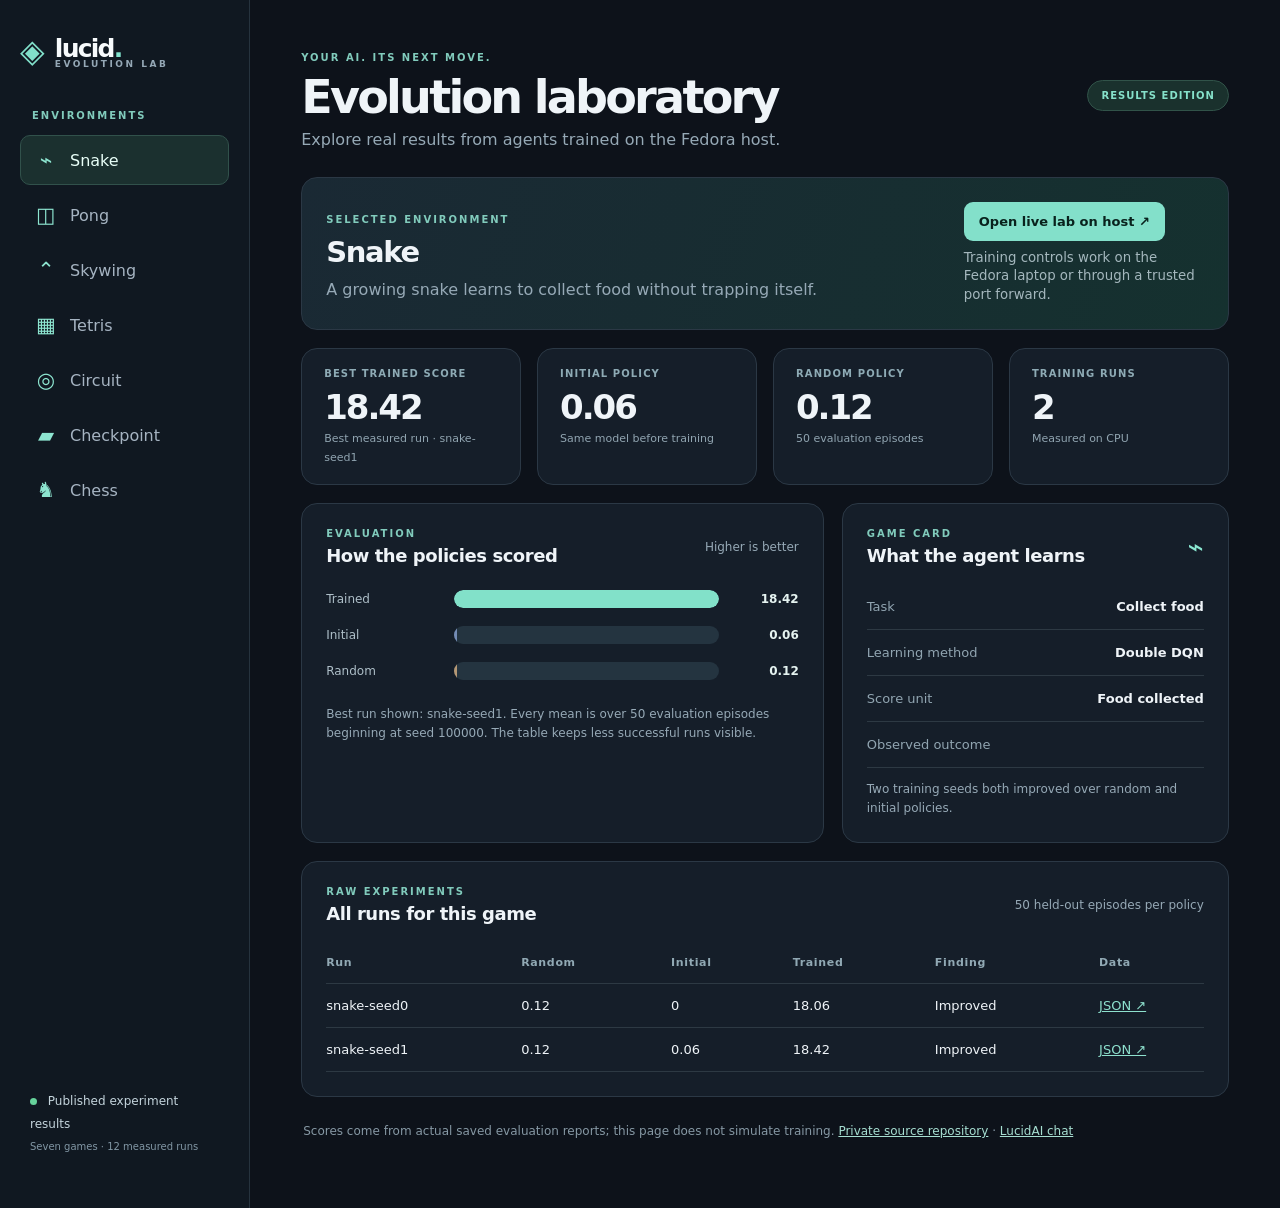
==== index.html @ 968ada49 "Publish measured Evolution game results" ====
<!doctype html>
<html lang="en">
<head>
  <meta charset="utf-8">
  <meta name="viewport" content="width=device-width, initial-scale=1">
  <meta name="theme-color" content="#0d121a">
  <meta name="description" content="Measured learning across seven original game environments in LucidAI Evolution.">
  <title>LucidAI Evolution · Game Learning Lab</title>
  <link rel="stylesheet" href="./style.css">
  <script defer src="./app.js"></script>
</head>
<body>
  <aside class="sidebar">
    <a class="brand" href="./"><span class="brand-icon">◈</span><span>lucid<span class="accent">.</span><small>EVOLUTION LAB</small></span></a>
    <p class="eyebrow">ENVIRONMENTS</p>
    <nav id="games" aria-label="Games"></nav>
    <div class="sidebar-bottom"><span class="status-dot"></span> Published experiment results<br><small>Seven games · 12 measured runs</small></div>
  </aside>
  <main>
    <header>
      <div><p class="eyebrow">YOUR AI. ITS NEXT MOVE.</p><h1>Evolution laboratory</h1><p class="subtitle">Explore real results from agents trained on the Fedora host.</p></div>
      <span class="badge">RESULTS EDITION</span>
    </header>
    <section class="hero panel">
      <div><p class="eyebrow">SELECTED ENVIRONMENT</p><h2 id="game-name">Snake</h2><p id="description"></p></div>
      <div class="hero-actions"><a class="primary" href="http://127.0.0.1:8770/" target="_blank" rel="noopener">Open live lab on host ↗</a><small>Training controls work on the Fedora laptop or through a trusted port forward.</small></div>
    </section>
    <div class="metrics">
      <article class="panel"><span>BEST TRAINED SCORE</span><strong id="trained">—</strong><small id="trained-note"></small></article>
      <article class="panel"><span>INITIAL POLICY</span><strong id="initial">—</strong><small>Same model before training</small></article>
      <article class="panel"><span>RANDOM POLICY</span><strong id="random">—</strong><small>50 evaluation episodes</small></article>
      <article class="panel"><span>TRAINING RUNS</span><strong id="run-count">—</strong><small>Measured on CPU</small></article>
    </div>
    <div class="columns">
      <section class="panel plot-panel"><div class="panel-heading"><div><p class="eyebrow">EVALUATION</p><h3>How the policies scored</h3></div><span class="muted">Higher is better</span></div><div id="chart" class="chart" role="img" aria-label="Policy score comparison"></div><p class="muted note" id="chart-note"></p></section>
      <section class="panel"><div class="panel-heading"><div><p class="eyebrow">GAME CARD</p><h3>What the agent learns</h3></div><span id="game-icon" class="game-icon"></span></div><div class="card-row"><span>Task</span><strong id="task"></strong></div><div class="card-row"><span>Learning method</span><strong id="method"></strong></div><div class="card-row"><span>Score unit</span><strong id="unit"></strong></div><div class="card-row"><span>Observed outcome</span><strong id="outcome"></strong></div><p class="muted note" id="caveat"></p></section>
    </div>
    <section class="panel runs-panel"><div class="panel-heading"><div><p class="eyebrow">RAW EXPERIMENTS</p><h3>All runs for this game</h3></div><span class="muted">50 held-out episodes per policy</span></div><div class="table-wrap"><table><thead><tr><th>Run</th><th>Random</th><th>Initial</th><th>Trained</th><th>Finding</th><th>Data</th></tr></thead><tbody id="runs"></tbody></table></div></section>
    <footer>Scores come from actual saved evaluation reports; this page does not simulate training. <a href="https://github.com/Lucidiscool/LucidAI-Evolution">Private source repository</a> · <a href="https://lucidiscool.github.io/Lucid-AI-Public/">LucidAI chat</a></footer>
  </main>
</body>
</html>
---- style.css ----
:root{color-scheme:dark;font-family:Inter,ui-sans-serif,system-ui,-apple-system,BlinkMacSystemFont,"Segoe UI",sans-serif;background:#0d121a;color:#eff4f8}*{box-sizing:border-box}body{margin:0;display:grid;grid-template-columns:250px minmax(0,1fr);min-height:100vh}a{color:#8ee1ce}.sidebar{background:#101821;border-right:1px solid #26333e;padding:32px 20px;display:flex;flex-direction:column;gap:26px}.brand{text-decoration:none;color:#f7fafc;display:flex;align-items:center;gap:12px;font-size:25px;font-weight:750;letter-spacing:-.07em}.brand-icon{color:#81e0ca;font-size:32px}.accent{color:#82e3ce}.brand small{display:block;color:#95a8b6;font-size:9px;letter-spacing:.28em;margin-top:-4px}.eyebrow{color:#81cbbc;letter-spacing:.2em;font-size:10px;font-weight:750}.sidebar .eyebrow{margin:14px 0 -12px 12px}nav{display:grid;gap:5px}nav button{appearance:none;border:1px solid transparent;background:transparent;color:#a6b4c2;text-align:left;padding:12px 14px;border-radius:10px;font:inherit;cursor:pointer;display:flex;align-items:center;gap:13px;width:100%}nav button:hover,nav button.active{background:#1b302f;color:#e9fff8;border-color:#31514b}nav button span{color:#8de5d0;font-size:21px;width:22px;text-align:center}.sidebar-bottom{margin-top:auto;padding:18px 10px;color:#c4d4dc;font-size:12px;line-height:1.9}.sidebar-bottom small{color:#8297a5}.status-dot{display:inline-block;width:7px;height:7px;border-radius:50%;background:#66d29b;margin-right:7px}main{min-width:0;padding:42px clamp(20px,4vw,68px);max-width:1650px;width:100%;margin:auto}header,.panel-heading,.hero{display:flex;align-items:flex-start;justify-content:space-between;gap:20px}header{align-items:center;margin-bottom:28px}h1{font-size:clamp(32px,3.6vw,51px);letter-spacing:-.06em;line-height:1.08;margin:8px 0 7px}h2{font-size:29px;letter-spacing:-.045em;margin:8px 0}h3{font-size:18px;margin:6px 0 0;letter-spacing:-.025em}.subtitle,.muted,.hero p:not(.eyebrow),.note{color:#96a9b6}.subtitle{margin:0}.badge{border:1px solid #315349;background:#1a312d;color:#86e1ca;border-radius:50px;padding:9px 13px;font-size:10px;font-weight:750;letter-spacing:.1em;white-space:nowrap}.panel{background:#151e29;border:1px solid #2b3845;border-radius:16px;padding:24px}.hero{background:linear-gradient(110deg,#1a2934,#15312f);margin-bottom:18px;align-items:center}.hero p:not(.eyebrow){max-width:650px;margin:0;line-height:1.6}.hero-actions{display:flex;flex-direction:column;align-items:flex-start;max-width:240px;gap:8px}.hero-actions small{color:#a4b7bd;line-height:1.4}.primary{background:#83e0ca;color:#09221d;text-decoration:none;padding:12px 15px;border-radius:9px;font-size:13px;font-weight:800;white-space:nowrap}.primary:hover{background:#b5f4e4}.metrics{display:grid;grid-template-columns:repeat(4,minmax(0,1fr));gap:16px;margin-bottom:18px}.metrics article{padding:19px 22px;min-height:133px}.metrics span{display:block;color:#8eabb5;font-size:10px;letter-spacing:.11em;font-weight:750}.metrics strong{display:block;font-size:34px;letter-spacing:-.06em;margin:8px 0 0}.metrics small{color:#91a5b1;font-size:11px}.columns{display:grid;grid-template-columns:1.35fr 1fr;gap:18px}.panel-heading{align-items:center;margin-bottom:18px}.panel-heading .eyebrow{margin:0}.panel-heading .muted{font-size:12px}.chart{display:grid;gap:18px;margin:24px 0 25px}.bar-row{display:grid;grid-template-columns:116px 1fr 68px;gap:12px;align-items:center;font-size:12px;color:#aebfc8}.bar-track{background:#243440;border-radius:20px;height:18px;overflow:hidden}.bar-fill{display:block;height:100%;border-radius:20px;min-width:3px}.bar-row strong{color:#e5f3f0;text-align:right}.note{font-size:12px;line-height:1.6;margin-bottom:0}.game-icon{color:#8ae7d1;font-size:27px}.card-row{display:flex;justify-content:space-between;gap:20px;padding:15px 0;border-bottom:1px solid #2d3943;font-size:13px}.card-row span{color:#91a5b1}.card-row strong{text-align:right;font-weight:650}.runs-panel{margin-top:18px}.table-wrap{overflow-x:auto}table{border-collapse:collapse;width:100%;font-size:13px}th{text-align:left;color:#91a9b4;font-size:11px;font-weight:650;letter-spacing:.06em}td,th{padding:14px 10px;border-bottom:1px solid #2d3943}td:first-child,th:first-child{padding-left:0}td:last-child,th:last-child{padding-right:0}td a{white-space:nowrap}footer{color:#8698a4;font-size:12px;line-height:1.6;padding:25px 2px}footer a{color:#a6ded1}@media(max-width:1050px){.metrics{grid-template-columns:repeat(2,1fr)}.columns{grid-template-columns:1fr}}@media(max-width:700px){body{display:block}.sidebar{padding:14px 18px;gap:12px}.sidebar .eyebrow,.sidebar-bottom{display:none}nav{display:flex;overflow-x:auto}nav button{white-space:nowrap;width:auto;flex:none;padding:9px}.brand{font-size:22px}main{padding:22px 16px}header{align-items:flex-start}.badge{font-size:9px}.hero{display:block}.hero-actions{margin-top:20px}.metrics{gap:9px}.metrics article{padding:15px;min-height:115px}.metrics strong{font-size:27px}.bar-row{grid-template-columns:85px 1fr 55px;gap:7px}}
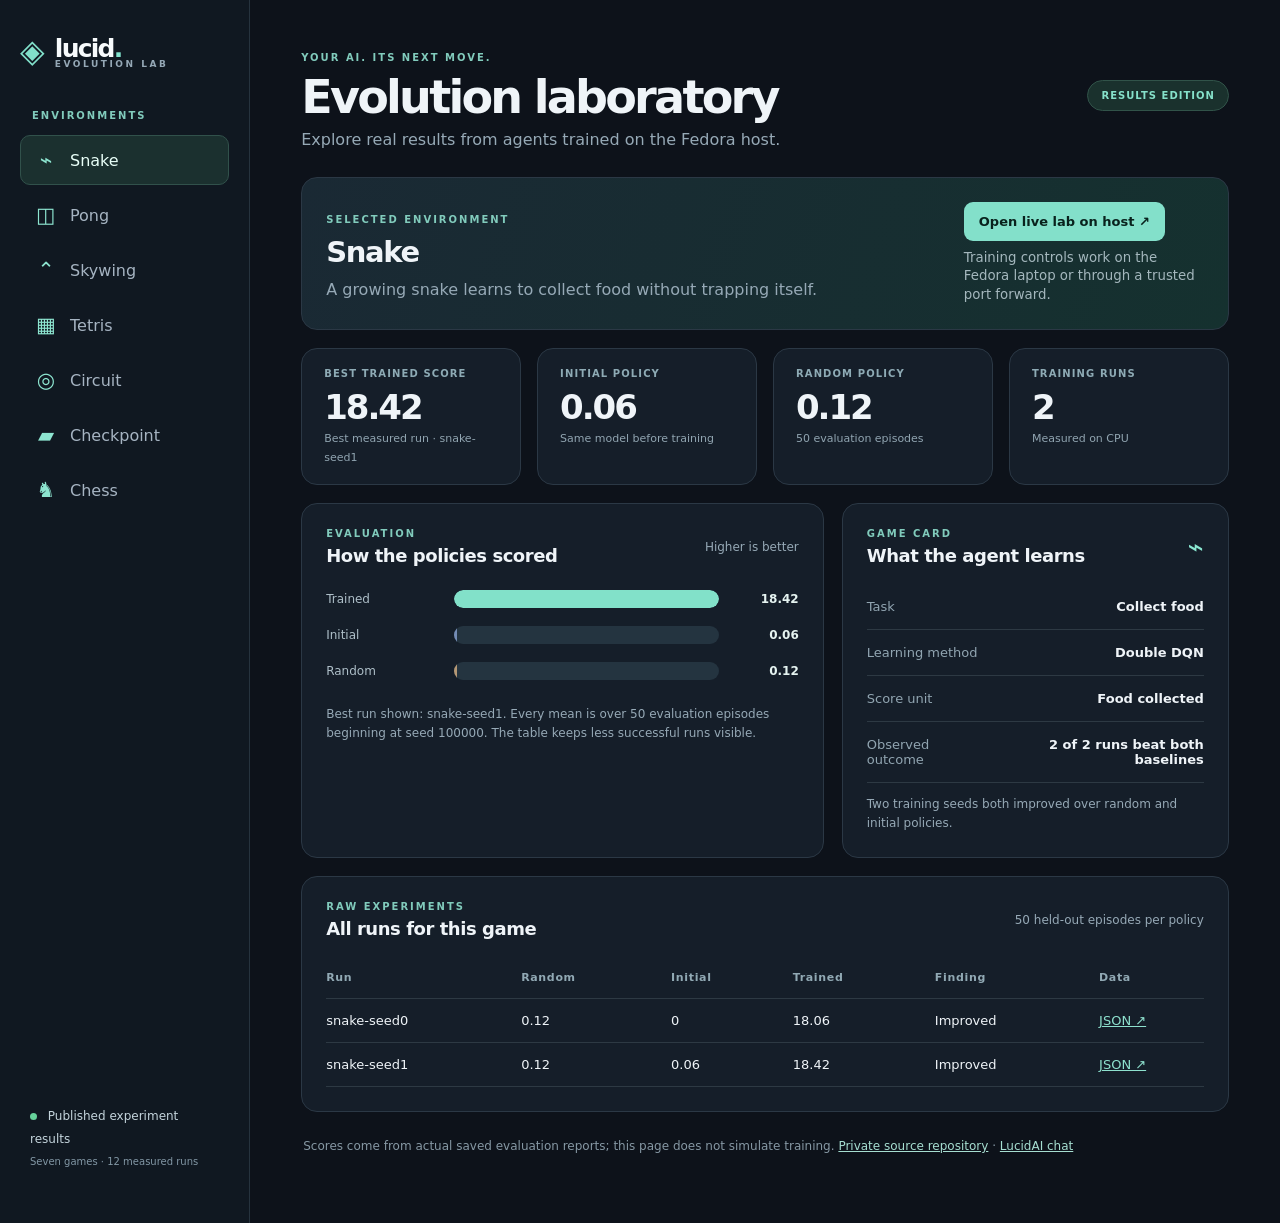
==== commit a9925015: "Refresh published script after deployment" ====
--- a/index.html
+++ b/index.html
@@ -7,7 +7,7 @@
   <meta name="description" content="Measured learning across seven original game environments in LucidAI Evolution.">
   <title>LucidAI Evolution · Game Learning Lab</title>
   <link rel="stylesheet" href="./style.css">
-  <script defer src="./app.js"></script>
+  <script defer src="./app.js?v=2"></script>
 </head>
 <body>
   <aside class="sidebar">
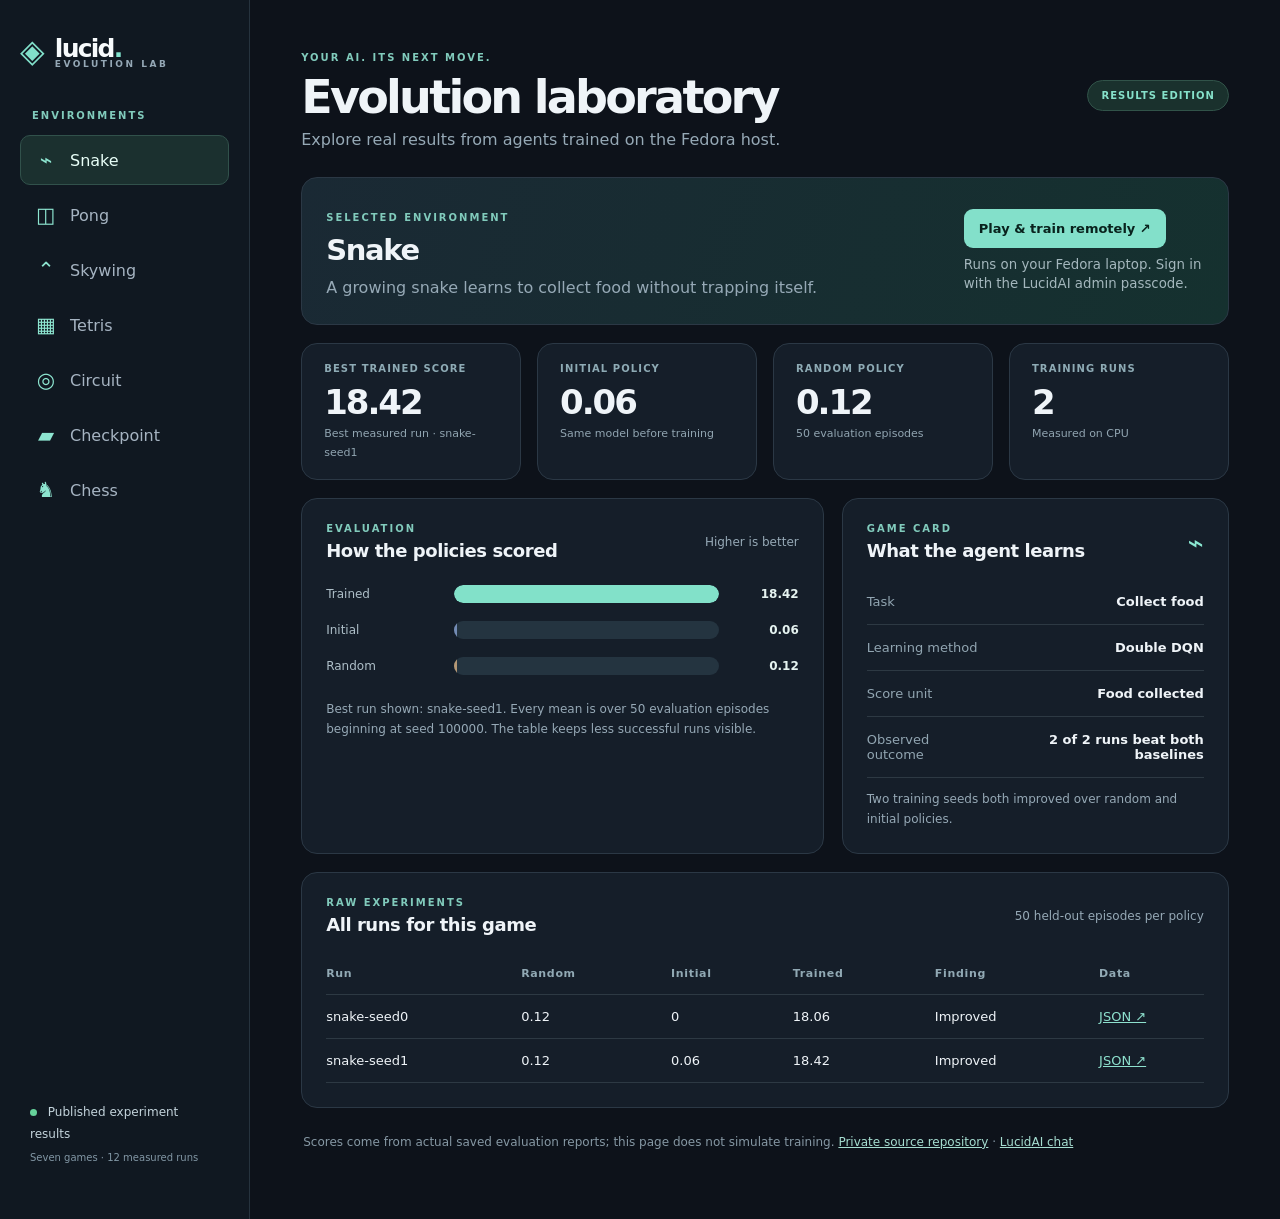
==== commit f368281e: "Connect remote game dashboard to Fedora host" ====
--- a/index.html
+++ b/index.html
@@ -23,7 +23,7 @@
     </header>
     <section class="hero panel">
       <div><p class="eyebrow">SELECTED ENVIRONMENT</p><h2 id="game-name">Snake</h2><p id="description"></p></div>
-      <div class="hero-actions"><a class="primary" href="http://127.0.0.1:8770/" target="_blank" rel="noopener">Open live lab on host ↗</a><small>Training controls work on the Fedora laptop or through a trusted port forward.</small></div>
+      <div class="hero-actions"><a class="primary" href="./lab/">Play & train remotely ↗</a><small>Runs on your Fedora laptop. Sign in with the LucidAI admin passcode.</small></div>
     </section>
     <div class="metrics">
       <article class="panel"><span>BEST TRAINED SCORE</span><strong id="trained">—</strong><small id="trained-note"></small></article>
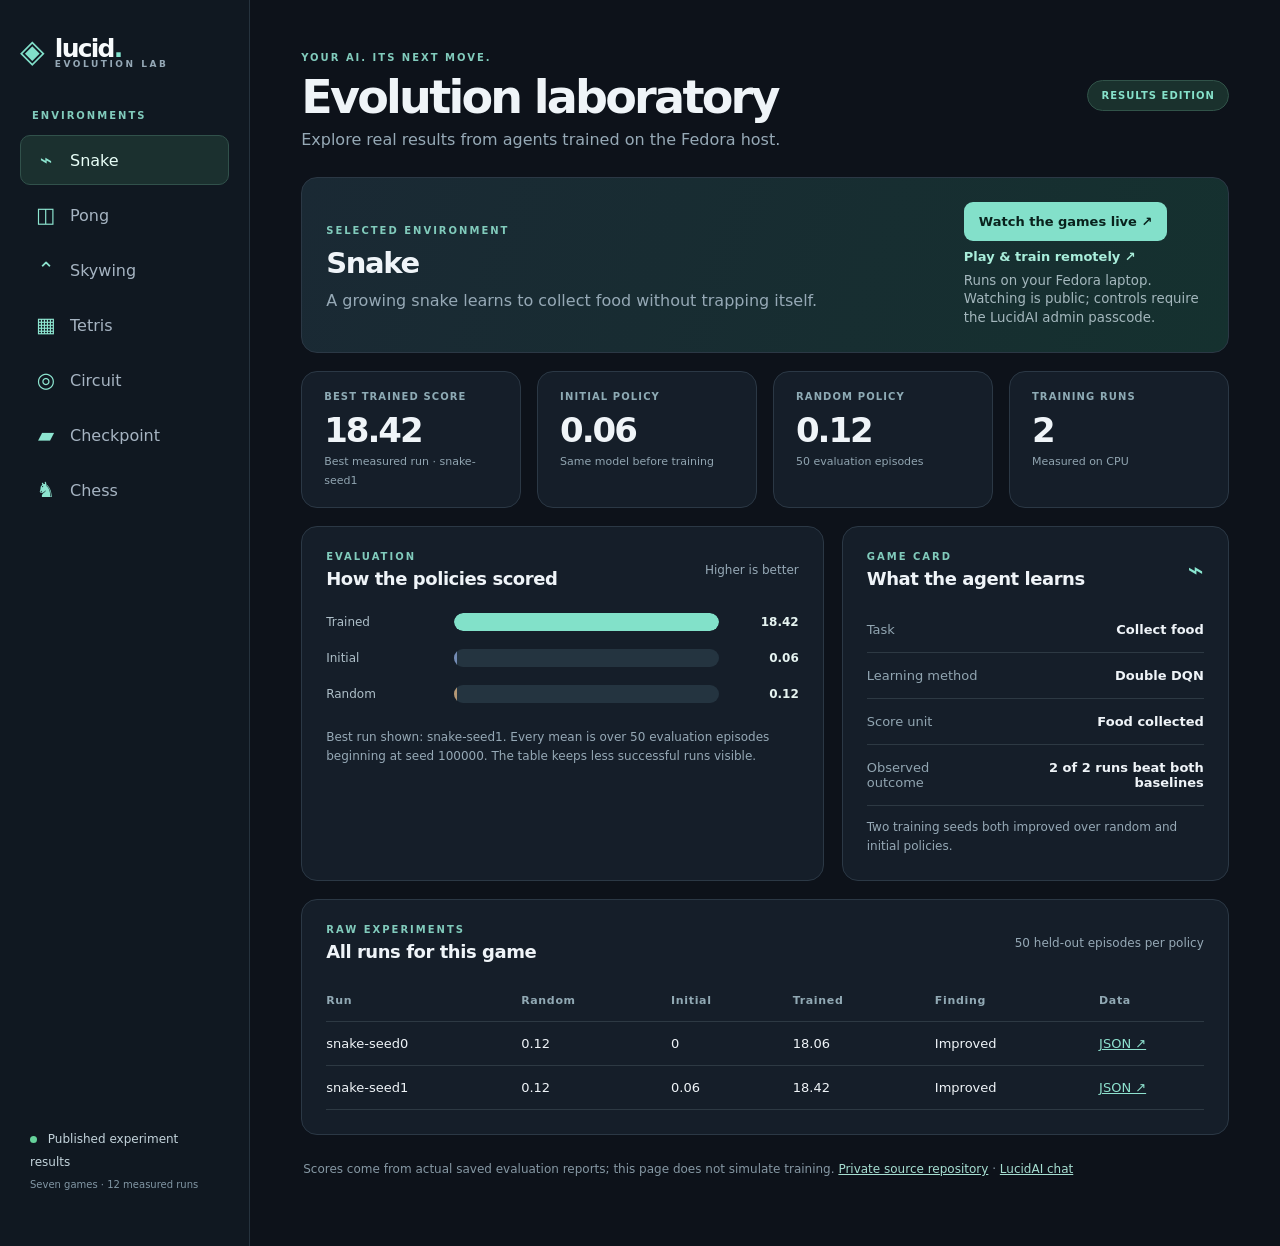
==== commit 893dbeda: "Add public live game watcher" ====
--- a/index.html
+++ b/index.html
@@ -23,7 +23,7 @@
     </header>
     <section class="hero panel">
       <div><p class="eyebrow">SELECTED ENVIRONMENT</p><h2 id="game-name">Snake</h2><p id="description"></p></div>
-      <div class="hero-actions"><a class="primary" href="./lab/">Play & train remotely ↗</a><small>Runs on your Fedora laptop. Sign in with the LucidAI admin passcode.</small></div>
+      <div class="hero-actions"><a class="primary" href="./watch/">Watch the games live ↗</a><a class="secondary-link" href="./lab/">Play & train remotely ↗</a><small>Runs on your Fedora laptop. Watching is public; controls require the LucidAI admin passcode.</small></div>
     </section>
     <div class="metrics">
       <article class="panel"><span>BEST TRAINED SCORE</span><strong id="trained">—</strong><small id="trained-note"></small></article>
--- a/style.css
+++ b/style.css
@@ -1 +1,3 @@
 :root{color-scheme:dark;font-family:Inter,ui-sans-serif,system-ui,-apple-system,BlinkMacSystemFont,"Segoe UI",sans-serif;background:#0d121a;color:#eff4f8}*{box-sizing:border-box}body{margin:0;display:grid;grid-template-columns:250px minmax(0,1fr);min-height:100vh}a{color:#8ee1ce}.sidebar{background:#101821;border-right:1px solid #26333e;padding:32px 20px;display:flex;flex-direction:column;gap:26px}.brand{text-decoration:none;color:#f7fafc;display:flex;align-items:center;gap:12px;font-size:25px;font-weight:750;letter-spacing:-.07em}.brand-icon{color:#81e0ca;font-size:32px}.accent{color:#82e3ce}.brand small{display:block;color:#95a8b6;font-size:9px;letter-spacing:.28em;margin-top:-4px}.eyebrow{color:#81cbbc;letter-spacing:.2em;font-size:10px;font-weight:750}.sidebar .eyebrow{margin:14px 0 -12px 12px}nav{display:grid;gap:5px}nav button{appearance:none;border:1px solid transparent;background:transparent;color:#a6b4c2;text-align:left;padding:12px 14px;border-radius:10px;font:inherit;cursor:pointer;display:flex;align-items:center;gap:13px;width:100%}nav button:hover,nav button.active{background:#1b302f;color:#e9fff8;border-color:#31514b}nav button span{color:#8de5d0;font-size:21px;width:22px;text-align:center}.sidebar-bottom{margin-top:auto;padding:18px 10px;color:#c4d4dc;font-size:12px;line-height:1.9}.sidebar-bottom small{color:#8297a5}.status-dot{display:inline-block;width:7px;height:7px;border-radius:50%;background:#66d29b;margin-right:7px}main{min-width:0;padding:42px clamp(20px,4vw,68px);max-width:1650px;width:100%;margin:auto}header,.panel-heading,.hero{display:flex;align-items:flex-start;justify-content:space-between;gap:20px}header{align-items:center;margin-bottom:28px}h1{font-size:clamp(32px,3.6vw,51px);letter-spacing:-.06em;line-height:1.08;margin:8px 0 7px}h2{font-size:29px;letter-spacing:-.045em;margin:8px 0}h3{font-size:18px;margin:6px 0 0;letter-spacing:-.025em}.subtitle,.muted,.hero p:not(.eyebrow),.note{color:#96a9b6}.subtitle{margin:0}.badge{border:1px solid #315349;background:#1a312d;color:#86e1ca;border-radius:50px;padding:9px 13px;font-size:10px;font-weight:750;letter-spacing:.1em;white-space:nowrap}.panel{background:#151e29;border:1px solid #2b3845;border-radius:16px;padding:24px}.hero{background:linear-gradient(110deg,#1a2934,#15312f);margin-bottom:18px;align-items:center}.hero p:not(.eyebrow){max-width:650px;margin:0;line-height:1.6}.hero-actions{display:flex;flex-direction:column;align-items:flex-start;max-width:240px;gap:8px}.hero-actions small{color:#a4b7bd;line-height:1.4}.primary{background:#83e0ca;color:#09221d;text-decoration:none;padding:12px 15px;border-radius:9px;font-size:13px;font-weight:800;white-space:nowrap}.primary:hover{background:#b5f4e4}.metrics{display:grid;grid-template-columns:repeat(4,minmax(0,1fr));gap:16px;margin-bottom:18px}.metrics article{padding:19px 22px;min-height:133px}.metrics span{display:block;color:#8eabb5;font-size:10px;letter-spacing:.11em;font-weight:750}.metrics strong{display:block;font-size:34px;letter-spacing:-.06em;margin:8px 0 0}.metrics small{color:#91a5b1;font-size:11px}.columns{display:grid;grid-template-columns:1.35fr 1fr;gap:18px}.panel-heading{align-items:center;margin-bottom:18px}.panel-heading .eyebrow{margin:0}.panel-heading .muted{font-size:12px}.chart{display:grid;gap:18px;margin:24px 0 25px}.bar-row{display:grid;grid-template-columns:116px 1fr 68px;gap:12px;align-items:center;font-size:12px;color:#aebfc8}.bar-track{background:#243440;border-radius:20px;height:18px;overflow:hidden}.bar-fill{display:block;height:100%;border-radius:20px;min-width:3px}.bar-row strong{color:#e5f3f0;text-align:right}.note{font-size:12px;line-height:1.6;margin-bottom:0}.game-icon{color:#8ae7d1;font-size:27px}.card-row{display:flex;justify-content:space-between;gap:20px;padding:15px 0;border-bottom:1px solid #2d3943;font-size:13px}.card-row span{color:#91a5b1}.card-row strong{text-align:right;font-weight:650}.runs-panel{margin-top:18px}.table-wrap{overflow-x:auto}table{border-collapse:collapse;width:100%;font-size:13px}th{text-align:left;color:#91a9b4;font-size:11px;font-weight:650;letter-spacing:.06em}td,th{padding:14px 10px;border-bottom:1px solid #2d3943}td:first-child,th:first-child{padding-left:0}td:last-child,th:last-child{padding-right:0}td a{white-space:nowrap}footer{color:#8698a4;font-size:12px;line-height:1.6;padding:25px 2px}footer a{color:#a6ded1}@media(max-width:1050px){.metrics{grid-template-columns:repeat(2,1fr)}.columns{grid-template-columns:1fr}}@media(max-width:700px){body{display:block}.sidebar{padding:14px 18px;gap:12px}.sidebar .eyebrow,.sidebar-bottom{display:none}nav{display:flex;overflow-x:auto}nav button{white-space:nowrap;width:auto;flex:none;padding:9px}.brand{font-size:22px}main{padding:22px 16px}header{align-items:flex-start}.badge{font-size:9px}.hero{display:block}.hero-actions{margin-top:20px}.metrics{gap:9px}.metrics article{padding:15px;min-height:115px}.metrics strong{font-size:27px}.bar-row{grid-template-columns:85px 1fr 55px;gap:7px}}
+:root{--watch-link:#a9eedb}
+.secondary-link{color:var(--watch-link);font-size:13px;font-weight:700;text-decoration:none}
